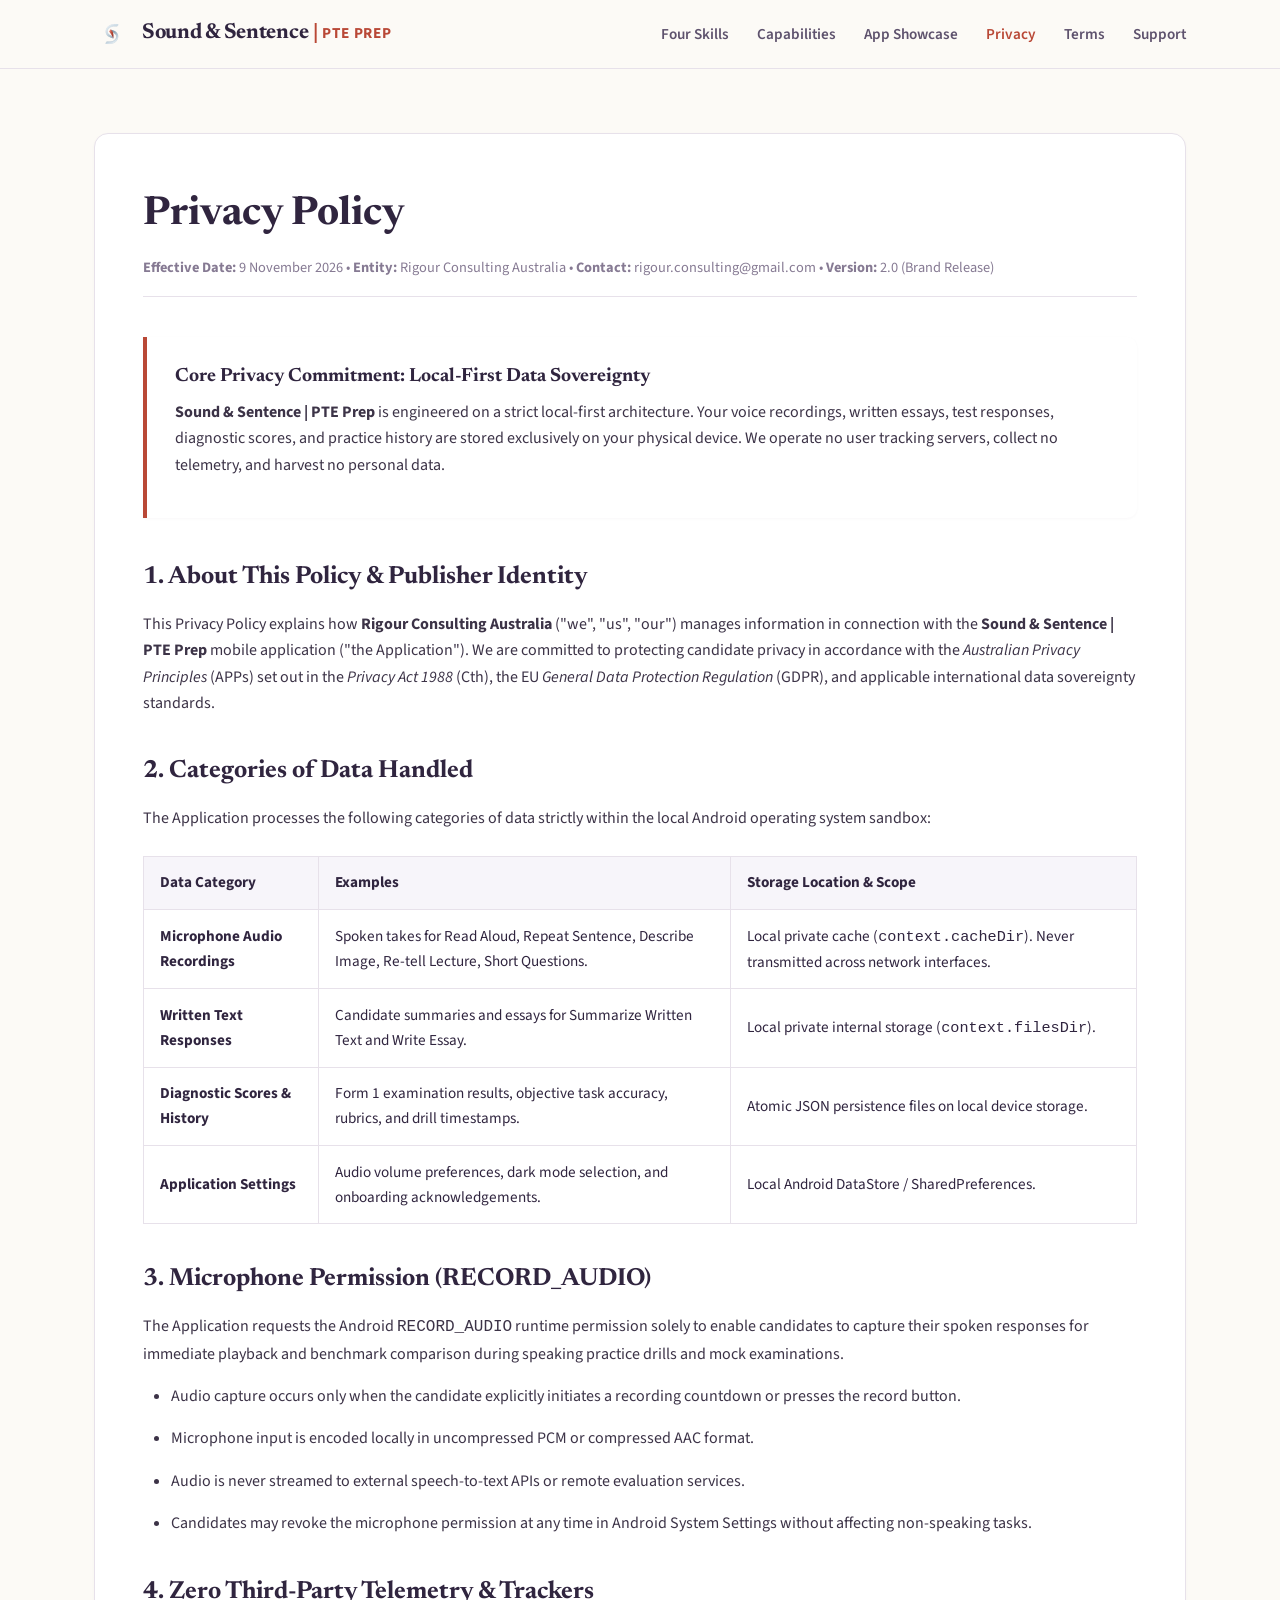
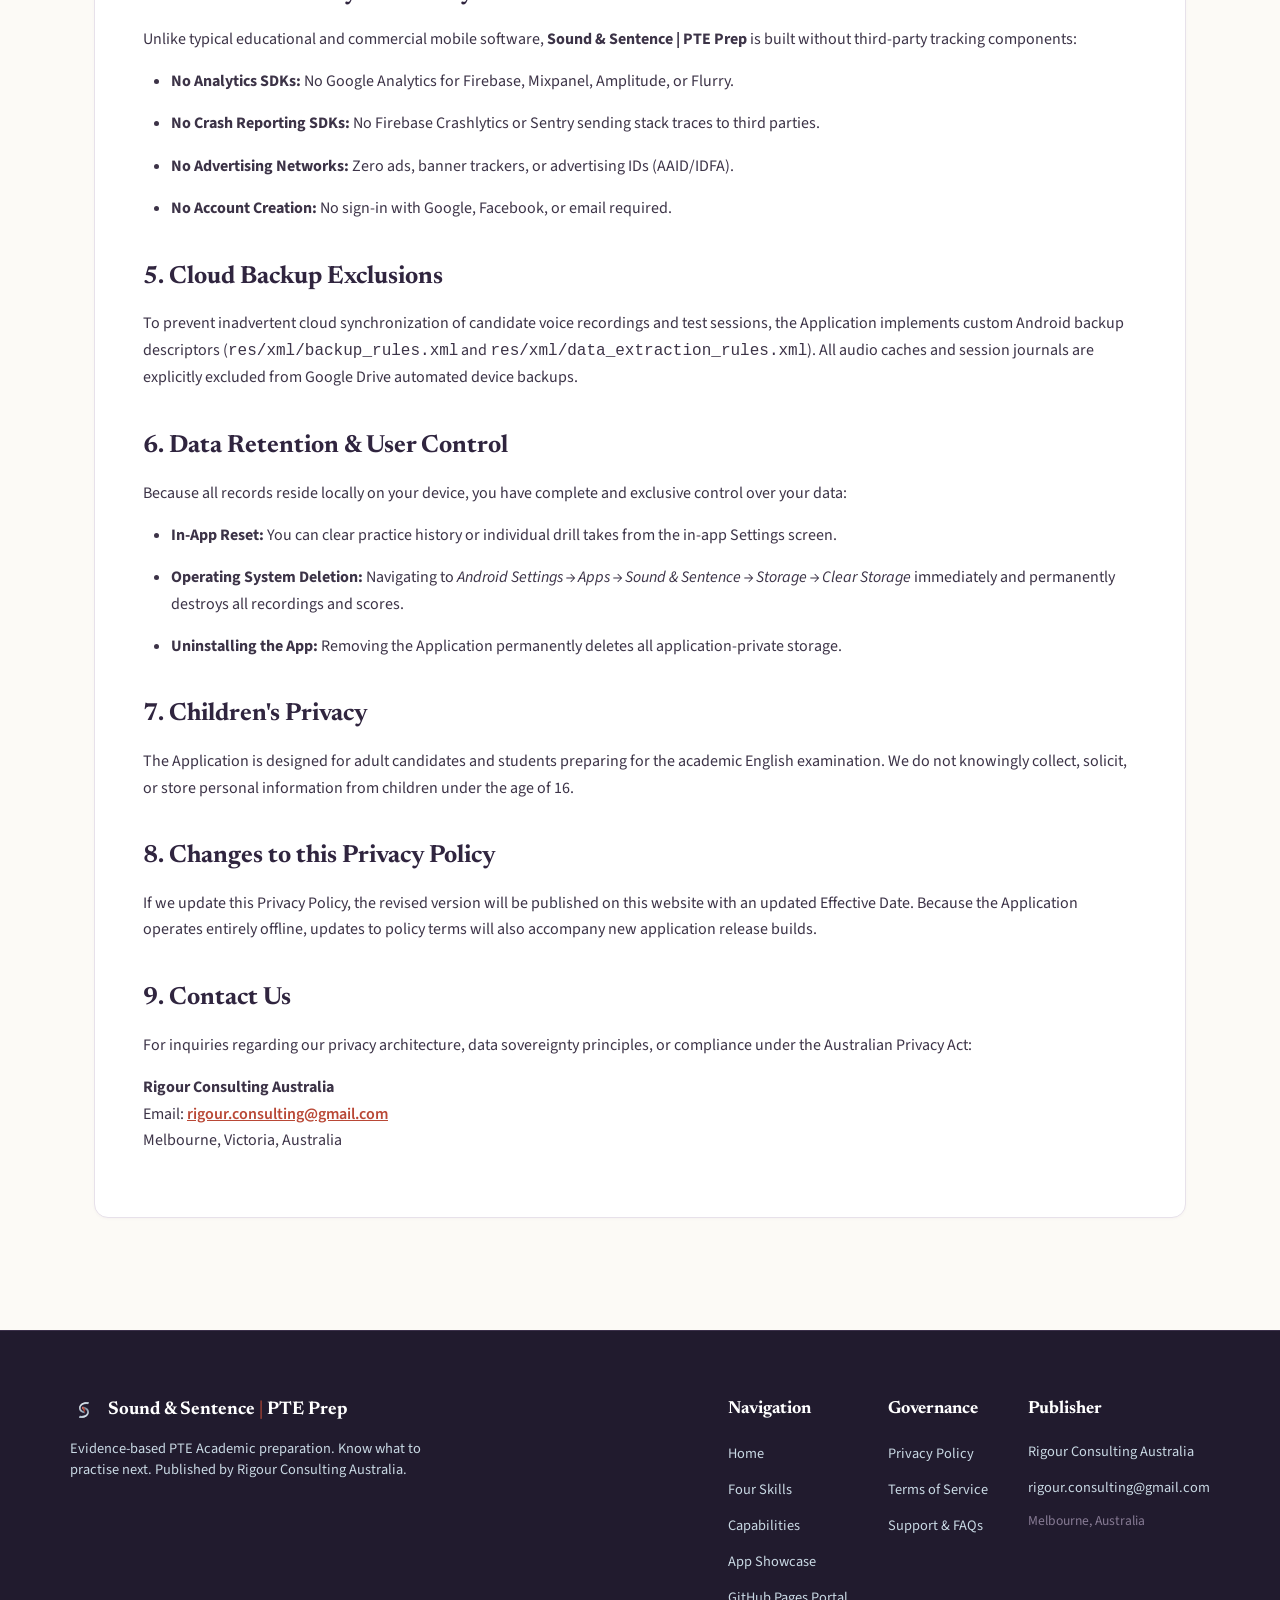
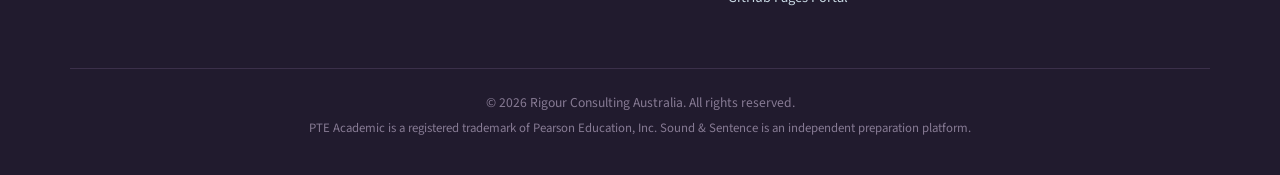
==== privacy.html @ 7c110e30 "Publish Sound & Sentence | PTE Prep public pages for GitHub Pages" ====
<!DOCTYPE html>
<html lang="en">
<head>
  <meta charset="UTF-8">
  <meta name="viewport" content="width=device-width, initial-scale=1.0">
  <title>Privacy Policy — Sound & Sentence | PTE Prep</title>
  <meta name="description" content="Privacy Policy for Sound & Sentence | PTE Prep. 100% offline data sovereignty, zero analytics, zero data harvesting. Published by Rigour Consulting Australia.">
  <meta name="author" content="Rigour Consulting Australia">
  <link rel="canonical" href="https://rigourconsulting.github.io/Sound-Sentence-PTE-Prep/privacy.html">
  <link rel="icon" type="image/svg+xml" href="assets/favicon.svg">
  <link rel="alternate icon" type="image/png" href="assets/favicon-32x32.png">
  
  <meta property="og:type" content="website">
  <meta property="og:title" content="Privacy Policy — Sound & Sentence | PTE Prep">
  <meta property="og:description" content="100% offline data sovereignty. All audio recordings, essay drafts, and diagnostic scores remain strictly on your local device.">
  <meta property="og:url" content="https://rigourconsulting.github.io/Sound-Sentence-PTE-Prep/privacy.html">
  <meta property="og:image" content="assets/og_image.svg">

  <link rel="stylesheet" href="style.css">
</head>
<body>

  <!-- Header & Navigation -->
  <header>
    <div class="nav-container">
      <a href="index.html" class="brand-link" aria-label="Sound & Sentence PTE Prep Home">
        <img src="assets/logo.svg" alt="Sound & Sentence S Emblem" class="brand-emblem" width="36" height="36">
        <div>
          <span class="brand-title">Sound &amp; Sentence</span>
          <span class="brand-sep">|</span>
          <span class="brand-descriptor">PTE PREP</span>
        </div>
      </a>
      <nav>
        <ul>
          <li><a href="index.html#skills" class="nav-link">Four Skills</a></li>
          <li><a href="index.html#capabilities" class="nav-link">Capabilities</a></li>
          <li><a href="index.html#showcase" class="nav-link">App Showcase</a></li>
          <li><a href="privacy.html" class="nav-link active">Privacy</a></li>
          <li><a href="terms.html" class="nav-link">Terms</a></li>
          <li><a href="support.html" class="nav-link">Support</a></li>
        </ul>
      </nav>
    </div>
  </header>

  <main class="container">
    <div class="doc-card">
      <h1>Privacy Policy</h1>
      <div class="doc-meta">
        <strong>Effective Date:</strong> 9 November 2026 &bull; 
        <strong>Entity:</strong> Rigour Consulting Australia &bull; 
        <strong>Contact:</strong> rigour.consulting@gmail.com &bull; 
        <strong>Version:</strong> 2.0 (Brand Release)
      </div>

      <div class="callout">
        <h4>Core Privacy Commitment: Local-First Data Sovereignty</h4>
        <p>
          <strong>Sound &amp; Sentence | PTE Prep</strong> is engineered on a strict local-first architecture. 
          Your voice recordings, written essays, test responses, diagnostic scores, and practice history are stored 
          exclusively on your physical device. We operate no user tracking servers, collect no telemetry, and harvest no personal data.
        </p>
      </div>

      <h2>1. About This Policy &amp; Publisher Identity</h2>
      <p>
        This Privacy Policy explains how <strong>Rigour Consulting Australia</strong> ("we", "us", "our") manages information in connection with the 
        <strong>Sound &amp; Sentence | PTE Prep</strong> mobile application ("the Application"). We are committed to protecting candidate privacy 
        in accordance with the <em>Australian Privacy Principles</em> (APPs) set out in the <em>Privacy Act 1988</em> (Cth), the EU <em>General Data Protection Regulation</em> (GDPR), 
        and applicable international data sovereignty standards.
      </p>

      <h2>2. Categories of Data Handled</h2>
      <p>The Application processes the following categories of data strictly within the local Android operating system sandbox:</p>
      
      <table>
        <thead>
          <tr>
            <th>Data Category</th>
            <th>Examples</th>
            <th>Storage Location &amp; Scope</th>
          </tr>
        </thead>
        <tbody>
          <tr>
            <td><strong>Microphone Audio Recordings</strong></td>
            <td>Spoken takes for Read Aloud, Repeat Sentence, Describe Image, Re-tell Lecture, Short Questions.</td>
            <td>Local private cache (<code>context.cacheDir</code>). Never transmitted across network interfaces.</td>
          </tr>
          <tr>
            <td><strong>Written Text Responses</strong></td>
            <td>Candidate summaries and essays for Summarize Written Text and Write Essay.</td>
            <td>Local private internal storage (<code>context.filesDir</code>).</td>
          </tr>
          <tr>
            <td><strong>Diagnostic Scores &amp; History</strong></td>
            <td>Form 1 examination results, objective task accuracy, rubrics, and drill timestamps.</td>
            <td>Atomic JSON persistence files on local device storage.</td>
          </tr>
          <tr>
            <td><strong>Application Settings</strong></td>
            <td>Audio volume preferences, dark mode selection, and onboarding acknowledgements.</td>
            <td>Local Android DataStore / SharedPreferences.</td>
          </tr>
        </tbody>
      </table>

      <h2>3. Microphone Permission (RECORD_AUDIO)</h2>
      <p>
        The Application requests the Android <code>RECORD_AUDIO</code> runtime permission solely to enable candidates to capture their 
        spoken responses for immediate playback and benchmark comparison during speaking practice drills and mock examinations.
      </p>
      <ul>
        <li>Audio capture occurs only when the candidate explicitly initiates a recording countdown or presses the record button.</li>
        <li>Microphone input is encoded locally in uncompressed PCM or compressed AAC format.</li>
        <li>Audio is never streamed to external speech-to-text APIs or remote evaluation services.</li>
        <li>Candidates may revoke the microphone permission at any time in Android System Settings without affecting non-speaking tasks.</li>
      </ul>

      <h2>4. Zero Third-Party Telemetry &amp; Trackers</h2>
      <p>
        Unlike typical educational and commercial mobile software, <strong>Sound &amp; Sentence | PTE Prep</strong> is built without third-party tracking components:
      </p>
      <ul>
        <li><strong>No Analytics SDKs:</strong> No Google Analytics for Firebase, Mixpanel, Amplitude, or Flurry.</li>
        <li><strong>No Crash Reporting SDKs:</strong> No Firebase Crashlytics or Sentry sending stack traces to third parties.</li>
        <li><strong>No Advertising Networks:</strong> Zero ads, banner trackers, or advertising IDs (AAID/IDFA).</li>
        <li><strong>No Account Creation:</strong> No sign-in with Google, Facebook, or email required.</li>
      </ul>

      <h2>5. Cloud Backup Exclusions</h2>
      <p>
        To prevent inadvertent cloud synchronization of candidate voice recordings and test sessions, 
        the Application implements custom Android backup descriptors (<code>res/xml/backup_rules.xml</code> and <code>res/xml/data_extraction_rules.xml</code>). 
        All audio caches and session journals are explicitly excluded from Google Drive automated device backups.
      </p>

      <h2>6. Data Retention &amp; User Control</h2>
      <p>
        Because all records reside locally on your device, you have complete and exclusive control over your data:
      </p>
      <ul>
        <li><strong>In-App Reset:</strong> You can clear practice history or individual drill takes from the in-app Settings screen.</li>
        <li><strong>Operating System Deletion:</strong> Navigating to <em>Android Settings &rarr; Apps &rarr; Sound &amp; Sentence &rarr; Storage &rarr; Clear Storage</em> immediately and permanently destroys all recordings and scores.</li>
        <li><strong>Uninstalling the App:</strong> Removing the Application permanently deletes all application-private storage.</li>
      </ul>

      <h2>7. Children's Privacy</h2>
      <p>
        The Application is designed for adult candidates and students preparing for the academic English examination. We do not knowingly collect, 
        solicit, or store personal information from children under the age of 16.
      </p>

      <h2>8. Changes to this Privacy Policy</h2>
      <p>
        If we update this Privacy Policy, the revised version will be published on this website with an updated Effective Date. 
        Because the Application operates entirely offline, updates to policy terms will also accompany new application release builds.
      </p>

      <h2>9. Contact Us</h2>
      <p>
        For inquiries regarding our privacy architecture, data sovereignty principles, or compliance under the Australian Privacy Act:
      </p>
      <p>
        <strong>Rigour Consulting Australia</strong><br>
        Email: <a href="mailto:rigour.consulting@gmail.com" style="color: var(--coral); font-weight: 600;">rigour.consulting@gmail.com</a><br>
        Melbourne, Victoria, Australia
      </p>
    </div>
  </main>

  <!-- Footer -->
  <footer>
    <div class="footer-inner">
      <div class="footer-col" style="flex: 2; min-width: 260px;">
        <div style="display: flex; align-items: center; gap: 0.6rem; margin-bottom: 0.75rem;">
          <img src="assets/logo.svg" alt="Sound & Sentence Logo" width="28" height="28">
          <span style="font-family: var(--font-serif); font-weight: 700; color: #FFFFFF; font-size: 1.15rem;">
            Sound &amp; Sentence <span style="color: var(--coral);">|</span> PTE Prep
          </span>
        </div>
        <p style="font-size: 0.9rem; color: #C9D9E4; max-width: 380px; line-height: 1.5;">
          Evidence-based PTE Academic preparation. Know what to practise next. 
          Published by Rigour Consulting Australia.
        </p>
      </div>

      <div class="footer-col">
        <h4>Navigation</h4>
        <ul>
          <li><a href="index.html">Home</a></li>
          <li><a href="index.html#skills">Four Skills</a></li>
          <li><a href="index.html#capabilities">Capabilities</a></li>
          <li><a href="index.html#showcase">App Showcase</a></li>
          <li><a href="https://rigourconsulting.github.io/Sound-Sentence-PTE-Prep/">GitHub Pages Portal</a></li>
        </ul>
      </div>

      <div class="footer-col">
        <h4>Governance</h4>
        <ul>
          <li><a href="privacy.html">Privacy Policy</a></li>
          <li><a href="terms.html">Terms of Service</a></li>
          <li><a href="support.html">Support &amp; FAQs</a></li>
        </ul>
      </div>

      <div class="footer-col">
        <h4>Publisher</h4>
        <ul>
          <li style="color: #C9D9E4; font-size: 0.9rem;">Rigour Consulting Australia</li>
          <li><a href="mailto:rigour.consulting@gmail.com">rigour.consulting@gmail.com</a></li>
          <li style="color: #867A93; font-size: 0.85rem; margin-top: 0.5rem;">Melbourne, Australia</li>
        </ul>
      </div>
    </div>

    <div class="footer-bottom">
      <p>&copy; 2026 Rigour Consulting Australia. All rights reserved.</p>
      <p style="margin-top: 0.35rem; font-size: 0.8rem;">
        PTE Academic is a registered trademark of Pearson Education, Inc. Sound &amp; Sentence is an independent preparation platform.
      </p>
    </div>
  </footer>

</body>
</html>
---- style.css ----
/*
  Sound & Sentence | PTE Prep
  Canonical Web Stylesheet
  Publisher: Rigour Consulting Australia (rigour.consulting@gmail.com)
*/

@import url('https://fonts.googleapis.com/css2?family=Newsreader:ital,opsz,wght@0,6..72,400..700;1,6..72,400..600&family=Source+Sans+3:ital,wght@0,300..700;1,400&display=swap');

:root {
  --aubergine: #30253F;
  --porcelain: #FCFAF6;
  --coral: #B94836;
  --coral-hover: #9E3727;
  --blue-glass: #C9D9E4;
  --lilac: #E7E1EA;
  --gold: #F2C67D;
  --night-aubergine: #211B2E;
  --raised-aubergine: #3B304A;
  --light-coral: #F08D7A;

  --text-primary: #30253F;
  --text-secondary: #5E526D;
  --text-muted: #867A93;
  --border: #E7E1EA;
  --bg-card: #FFFFFF;

  --skill-speaking-bg: #FDF0ED;
  --skill-speaking-accent: #B94836;
  --skill-writing-bg: #F0F5F8;
  --skill-writing-accent: #4B6B82;
  --skill-reading-bg: #F5F2F7;
  --skill-reading-accent: #6A5A7A;
  --skill-listening-bg: #FCF7EB;
  --skill-listening-accent: #8C6E2D;

  --font-serif: 'Newsreader', Georgia, 'Times New Roman', serif;
  --font-sans: 'Source Sans 3', -apple-system, BlinkMacSystemFont, 'Segoe UI', Roboto, sans-serif;
  --max-w: 1140px;
}

* {
  box-sizing: border-box;
  margin: 0;
  padding: 0;
}

body {
  font-family: var(--font-sans);
  color: var(--text-primary);
  background-color: var(--porcelain);
  line-height: 1.65;
  -webkit-font-smoothing: antialiased;
}

/* Header & Nav */
header {
  background: var(--porcelain);
  border-bottom: 1px solid var(--border);
  position: sticky;
  top: 0;
  z-index: 100;
  backdrop-filter: blur(8px);
}

.nav-container {
  max-width: var(--max-w);
  margin: 0 auto;
  display: flex;
  justify-content: space-between;
  align-items: center;
  padding: 1rem 1.5rem;
}

.brand-link {
  display: flex;
  align-items: center;
  gap: 0.75rem;
  text-decoration: none;
  color: var(--aubergine);
}

.brand-emblem {
  width: 36px;
  height: 36px;
  display: block;
}

.brand-title {
  font-family: var(--font-serif);
  font-weight: 700;
  font-size: 1.35rem;
  letter-spacing: -0.3px;
  color: var(--aubergine);
}

.brand-sep {
  color: var(--coral);
  font-weight: 700;
  font-size: 1.25rem;
  margin: 0 0.1rem;
}

.brand-descriptor {
  font-family: var(--font-sans);
  font-weight: 700;
  font-size: 0.95rem;
  color: var(--coral);
  letter-spacing: 0.8px;
}

nav ul {
  display: flex;
  list-style: none;
  gap: 1.75rem;
  align-items: center;
}

nav a {
  text-decoration: none;
  color: var(--text-secondary);
  font-weight: 600;
  font-size: 0.95rem;
  transition: color 0.15s ease;
}

nav a:hover, nav a.active {
  color: var(--coral);
}

/* Hero Section */
.hero {
  padding: 5rem 1.5rem 4rem 1.5rem;
  background: linear-gradient(180deg, var(--porcelain) 0%, #F5F1FA 100%);
  border-bottom: 1px solid var(--border);
  text-align: center;
}

.hero-inner {
  max-width: 860px;
  margin: 0 auto;
}

.hero-pill {
  display: inline-flex;
  align-items: center;
  gap: 0.5rem;
  background: var(--skill-speaking-bg);
  border: 1px solid #EACEC8;
  color: var(--coral);
  font-size: 0.85rem;
  font-weight: 700;
  letter-spacing: 0.6px;
  padding: 0.35rem 1rem;
  border-radius: 9999px;
  margin-bottom: 1.5rem;
  text-transform: uppercase;
}

.hero h1 {
  font-family: var(--font-serif);
  font-size: 3.25rem;
  font-weight: 700;
  color: var(--aubergine);
  line-height: 1.15;
  letter-spacing: -0.8px;
  margin-bottom: 1.25rem;
}

.hero-tagline {
  font-family: var(--font-serif);
  font-size: 1.85rem;
  font-style: italic;
  font-weight: 500;
  color: var(--coral);
  margin-bottom: 1.25rem;
}

.hero-copy {
  font-size: 1.2rem;
  color: var(--text-secondary);
  margin-bottom: 2rem;
  line-height: 1.6;
}

.hero-badges {
  display: flex;
  justify-content: center;
  gap: 0.75rem;
  flex-wrap: wrap;
  margin-top: 1rem;
}

.badge {
  background: #FFFFFF;
  border: 1px solid var(--border);
  color: var(--aubergine);
  padding: 0.4rem 1rem;
  border-radius: 8px;
  font-size: 0.85rem;
  font-weight: 600;
  box-shadow: 0 1px 2px rgba(48,37,63,0.04);
}

/* Container */
.container {
  max-width: var(--max-w);
  margin: 0 auto;
  padding: 4rem 1.5rem;
}

.section-head {
  text-align: center;
  max-width: 760px;
  margin: 0 auto 3rem auto;
}

.section-head h2 {
  font-family: var(--font-serif);
  font-size: 2.35rem;
  color: var(--aubergine);
  letter-spacing: -0.4px;
  margin-bottom: 0.75rem;
}

.section-head p {
  color: var(--text-secondary);
  font-size: 1.1rem;
}

/* Four Skills Section */
.skills-grid {
  display: grid;
  grid-template-columns: repeat(auto-fit, minmax(260px, 1fr));
  gap: 1.5rem;
  margin-bottom: 4rem;
}

.skill-card {
  border-radius: 14px;
  padding: 2rem 1.5rem;
  transition: transform 0.2s, box-shadow 0.2s;
  border: 1px solid transparent;
}

.skill-card:hover {
  transform: translateY(-3px);
  box-shadow: 0 8px 16px rgba(48,37,63,0.06);
}

.skill-card.speaking {
  background: var(--skill-speaking-bg);
  border-color: #F0CFC8;
}
.skill-card.writing {
  background: var(--skill-writing-bg);
  border-color: #CAD6DE;
}
.skill-card.reading {
  background: var(--skill-reading-bg);
  border-color: #D8D0DE;
}
.skill-card.listening {
  background: var(--skill-listening-bg);
  border-color: #E8DBB8;
}

.skill-icon {
  width: 44px;
  height: 44px;
  border-radius: 10px;
  display: flex;
  align-items: center;
  justify-content: center;
  font-size: 1.3rem;
  font-weight: bold;
  margin-bottom: 1.25rem;
}

.skill-card.speaking .skill-icon { background: var(--coral); color: #fff; }
.skill-card.writing .skill-icon { background: var(--skill-writing-accent); color: #fff; }
.skill-card.reading .skill-icon { background: var(--skill-reading-accent); color: #fff; }
.skill-card.listening .skill-icon { background: var(--skill-listening-accent); color: #fff; }

.skill-card h3 {
  font-family: var(--font-serif);
  font-size: 1.45rem;
  margin-bottom: 0.5rem;
}

.skill-card.speaking h3 { color: var(--coral); }
.skill-card.writing h3 { color: var(--skill-writing-accent); }
.skill-card.reading h3 { color: var(--skill-reading-accent); }
.skill-card.listening h3 { color: var(--skill-listening-accent); }

.skill-card p {
  font-size: 0.95rem;
  color: var(--text-secondary);
  line-height: 1.55;
}

/* Feature Grid */
.features-grid {
  display: grid;
  grid-template-columns: repeat(auto-fit, minmax(320px, 1fr));
  gap: 2rem;
  margin: 3rem 0;
}

.feature-box {
  background: #FFFFFF;
  border: 1px solid var(--border);
  border-radius: 12px;
  padding: 2rem;
  box-shadow: 0 1px 3px rgba(48,37,63,0.03);
}

.feature-box h3 {
  font-family: var(--font-serif);
  font-size: 1.35rem;
  color: var(--aubergine);
  margin-bottom: 0.75rem;
}

.feature-box p {
  color: var(--text-secondary);
  font-size: 0.95rem;
  line-height: 1.6;
}

/* App Showcase */
.showcase-section {
  background: var(--night-aubergine);
  color: var(--porcelain);
  padding: 5rem 1.5rem;
  border-top: 1px solid var(--border);
  border-bottom: 1px solid var(--border);
}

.showcase-inner {
  max-width: var(--max-w);
  margin: 0 auto;
}

.showcase-grid {
  display: grid;
  grid-template-columns: 1fr 1fr;
  gap: 3rem;
  align-items: center;
}

.showcase-text h2 {
  font-family: var(--font-serif);
  font-size: 2.4rem;
  color: #FFFFFF;
  line-height: 1.2;
  margin-bottom: 1rem;
}

.showcase-text p {
  color: #C9D9E4;
  font-size: 1.05rem;
  line-height: 1.65;
  margin-bottom: 1.5rem;
}

.showcase-screens {
  display: flex;
  gap: 1.5rem;
  justify-content: center;
}

.phone-frame {
  width: 240px;
  border-radius: 20px;
  overflow: hidden;
  box-shadow: 0 20px 35px rgba(0,0,0,0.4);
  border: 4px solid var(--raised-aubergine);
}

.phone-frame img {
  width: 100%;
  height: auto;
  display: block;
}

/* Callout Box */
.callout {
  background: #FFFFFF;
  border-left: 4px solid var(--coral);
  padding: 1.5rem 1.75rem;
  border-radius: 0 10px 10px 0;
  margin: 2.5rem 0;
  box-shadow: 0 1px 3px rgba(48,37,63,0.03);
}

.callout h4 {
  font-family: var(--font-serif);
  font-size: 1.2rem;
  color: var(--aubergine);
  margin-bottom: 0.4rem;
}

.callout p {
  color: var(--text-secondary);
  font-size: 0.95rem;
}

/* Policy & Docs Pages */
.doc-card {
  background: #FFFFFF;
  border: 1px solid var(--border);
  border-radius: 14px;
  padding: 3rem;
  margin-bottom: 3rem;
  box-shadow: 0 1px 3px rgba(48,37,63,0.03);
}

.doc-card h1 {
  font-family: var(--font-serif);
  font-size: 2.5rem;
  color: var(--aubergine);
  margin-bottom: 0.5rem;
}

.doc-meta {
  color: var(--text-muted);
  font-size: 0.9rem;
  margin-bottom: 2rem;
  padding-bottom: 1rem;
  border-bottom: 1px solid var(--border);
}

.doc-card h2 {
  font-family: var(--font-serif);
  font-size: 1.55rem;
  color: var(--aubergine);
  margin: 2.25rem 0 0.75rem 0;
}

.doc-card h3 {
  font-size: 1.15rem;
  color: var(--aubergine);
  margin: 1.25rem 0 0.5rem 0;
}

.doc-card p, .doc-card li {
  color: #3C3347;
  font-size: 1rem;
  line-height: 1.65;
  margin-bottom: 1rem;
}

.doc-card ul, .doc-card ol {
  padding-left: 1.75rem;
  margin-bottom: 1.25rem;
}

/* Tables */
table {
  width: 100%;
  border-collapse: collapse;
  margin: 1.5rem 0;
}

th, td {
  padding: 0.85rem 1rem;
  border: 1px solid var(--border);
  text-align: left;
  font-size: 0.95rem;
}

th {
  background: #F7F5FA;
  color: var(--aubergine);
  font-weight: 700;
}

/* Contact Card */
.contact-banner {
  background: var(--aubergine);
  color: #FFFFFF;
  padding: 3rem 2rem;
  border-radius: 14px;
  text-align: center;
  margin: 3rem 0;
}

.contact-banner h2 {
  font-family: var(--font-serif);
  font-size: 2rem;
  color: #FFFFFF;
  margin-bottom: 0.75rem;
}

.contact-banner p {
  color: var(--blue-glass);
  font-size: 1.1rem;
  margin-bottom: 1.75rem;
}

.btn-coral {
  display: inline-block;
  background: var(--coral);
  color: #FFFFFF;
  padding: 0.85rem 2rem;
  border-radius: 8px;
  font-weight: 700;
  text-decoration: none;
  transition: background 0.15s ease;
}

.btn-coral:hover {
  background: var(--coral-hover);
}

/* Footer */
footer {
  background: var(--night-aubergine);
  color: #9C8EA6;
  padding: 4rem 1.5rem 2.5rem 1.5rem;
  border-top: 1px solid var(--raised-aubergine);
}

.footer-inner {
  max-width: var(--max-w);
  margin: 0 auto;
  display: flex;
  justify-content: space-between;
  flex-wrap: wrap;
  gap: 2.5rem;
}

.footer-col h4 {
  color: #FFFFFF;
  font-family: var(--font-serif);
  font-size: 1.1rem;
  margin-bottom: 1rem;
}

.footer-col ul {
  list-style: none;
}

.footer-col li {
  margin-bottom: 0.6rem;
}

.footer-col a {
  color: #C9D9E4;
  text-decoration: none;
  font-size: 0.9rem;
  transition: color 0.15s ease;
}

.footer-col a:hover {
  color: var(--light-coral);
}

.footer-bottom {
  max-width: var(--max-w);
  margin: 3rem auto 0 auto;
  padding-top: 1.5rem;
  border-top: 1px solid var(--raised-aubergine);
  text-align: center;
  font-size: 0.85rem;
  color: #867A93;
  line-height: 1.5;
}

@media (max-width: 860px) {
  .hero h1 { font-size: 2.35rem; }
  .showcase-grid { grid-template-columns: 1fr; text-align: center; }
  .showcase-screens { justify-content: center; }
  .doc-card { padding: 1.75rem; }
  .nav-container { flex-direction: column; gap: 1rem; }
}
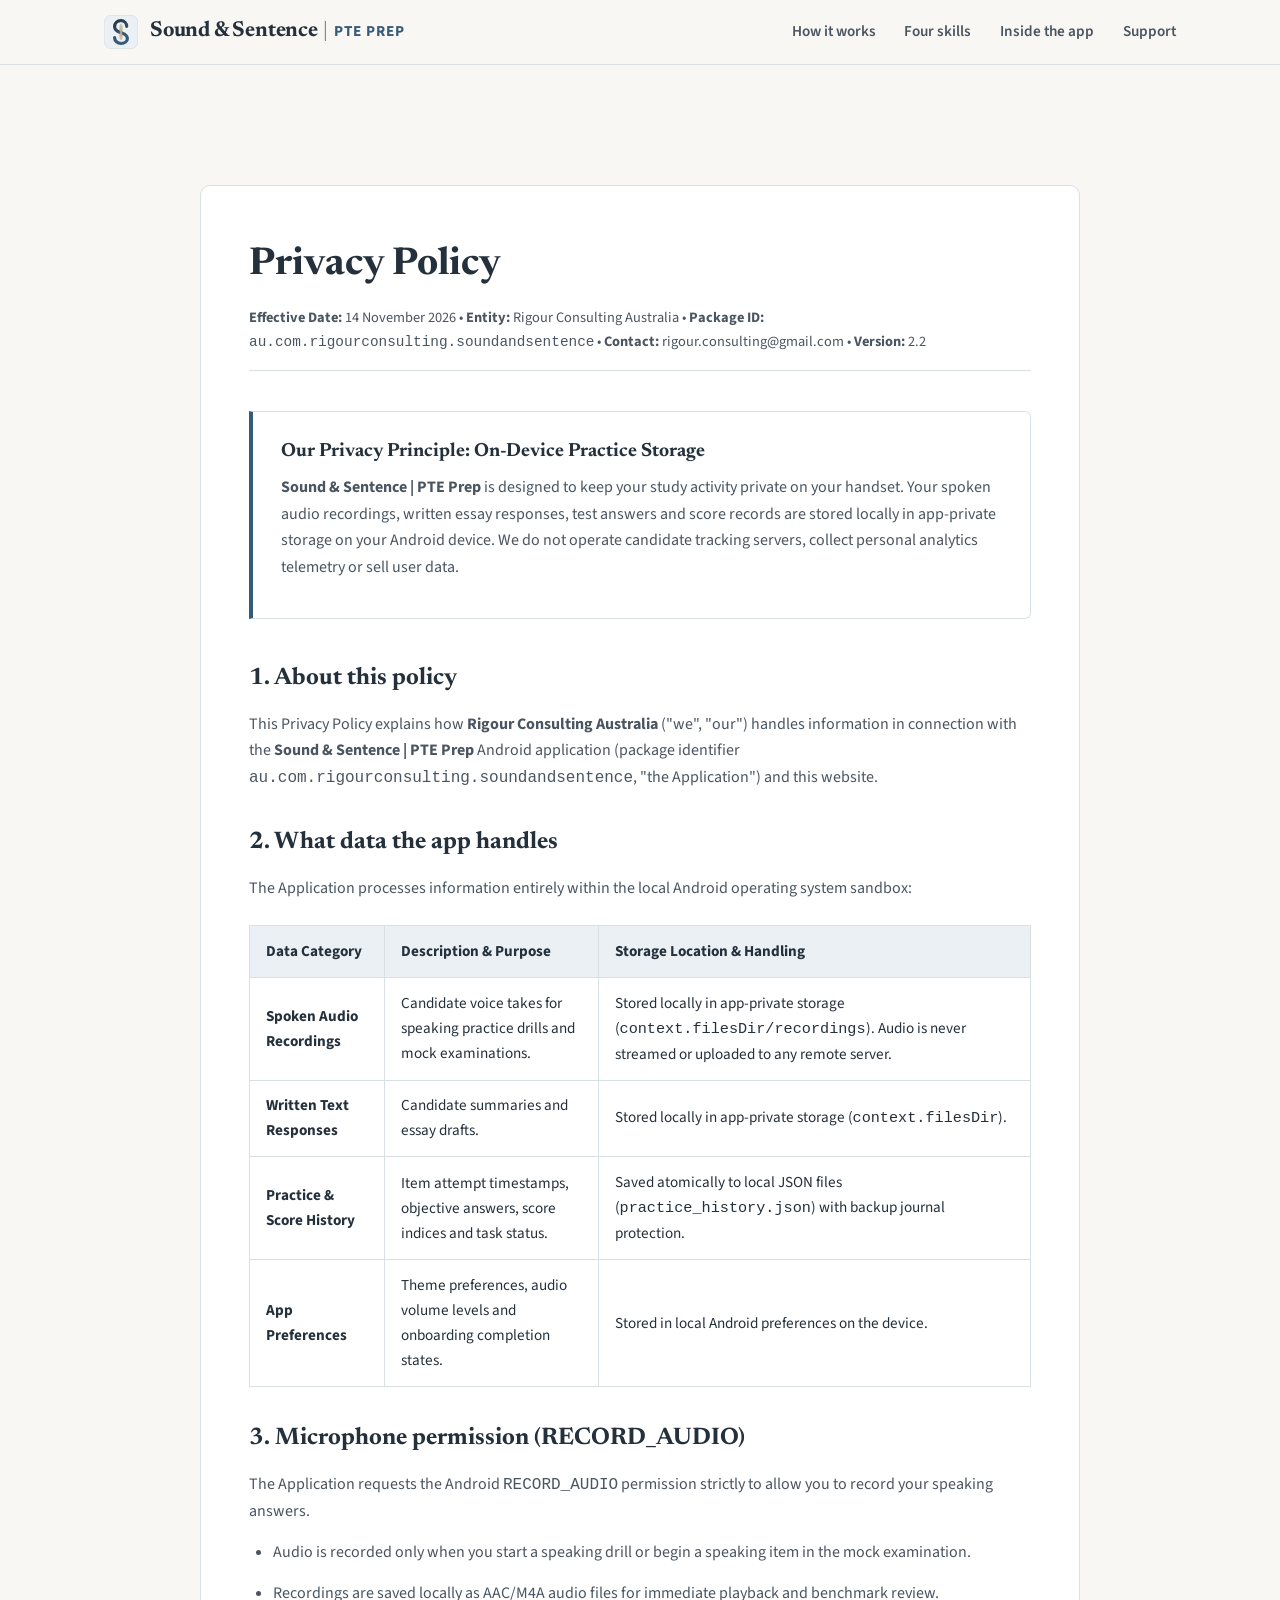
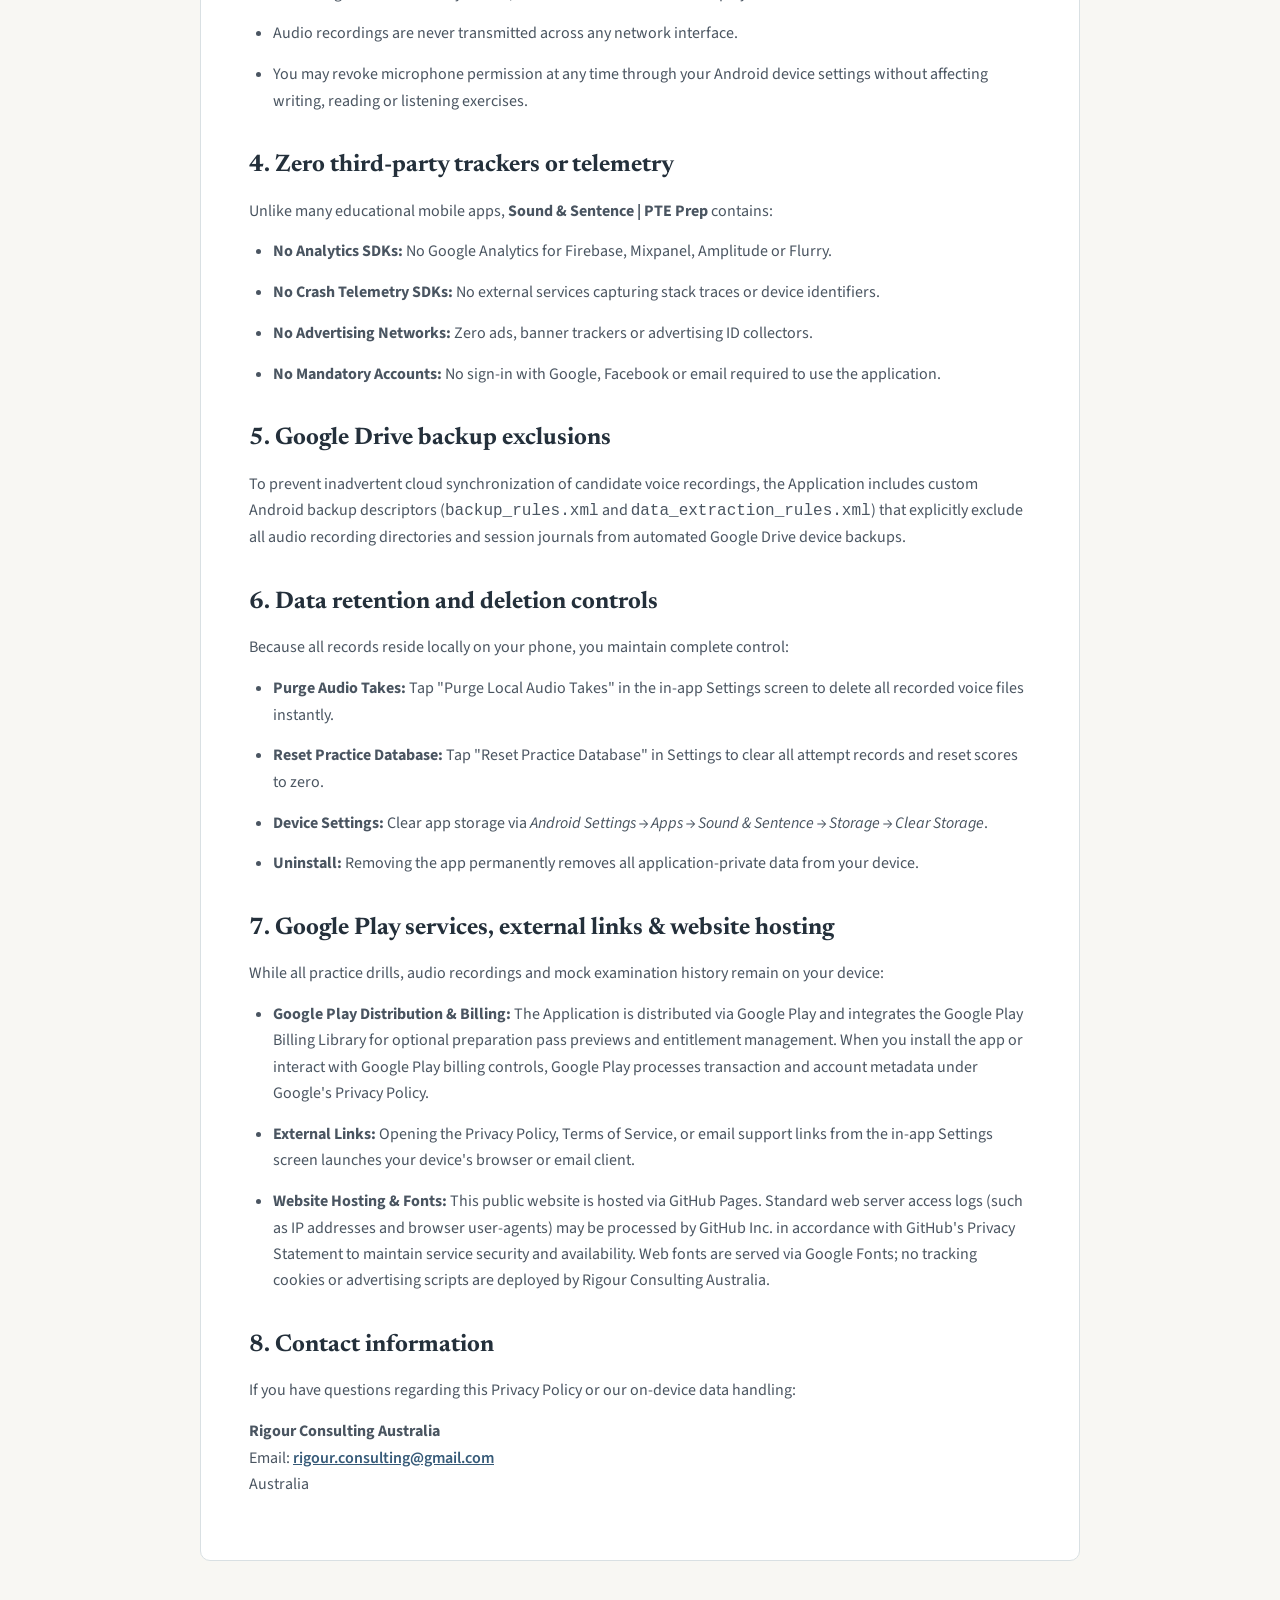
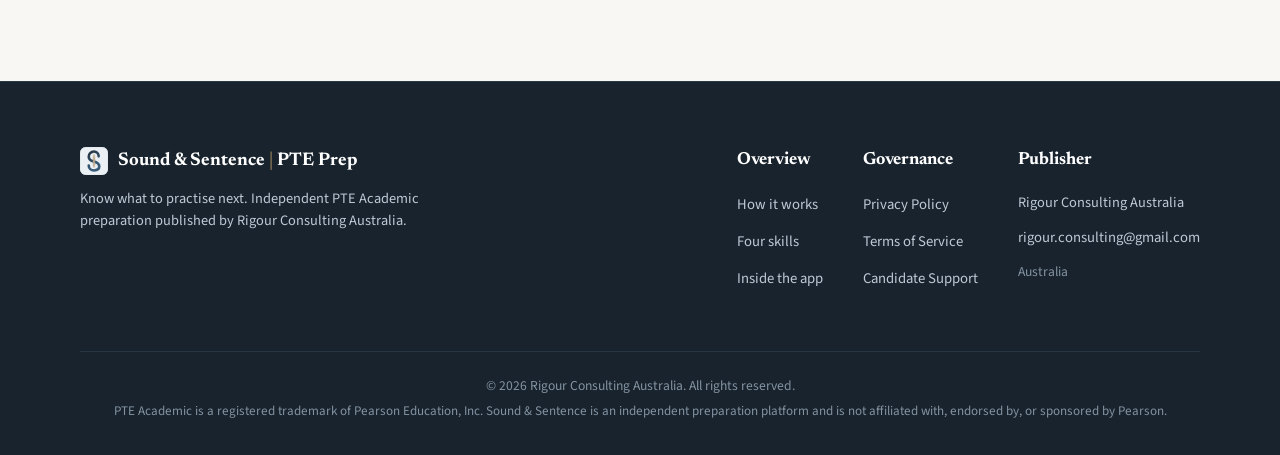
==== commit df137ddc: "Update public pages, privacy policy v2.2, 20+2 task description, and publisher particulars" ====
--- a/privacy.html
+++ b/privacy.html
@@ -3,18 +3,45 @@
 <head>
   <meta charset="UTF-8">
   <meta name="viewport" content="width=device-width, initial-scale=1.0">
-  <title>Privacy Policy — Sound & Sentence | PTE Prep</title>
-  <meta name="description" content="Privacy Policy for Sound & Sentence | PTE Prep. 100% offline data sovereignty, zero analytics, zero data harvesting. Published by Rigour Consulting Australia.">
+  <title>Privacy Policy &mdash; Sound &amp; Sentence | PTE Prep</title>
+  <meta name="description" content="Privacy Policy for Sound &amp; Sentence | PTE Prep (au.com.rigourconsulting.soundandsentence). Local on-device practice storage and learner data controls. Published by Rigour Consulting Australia.">
   <meta name="author" content="Rigour Consulting Australia">
   <link rel="canonical" href="https://rigourconsulting.github.io/Sound-Sentence-PTE-Prep/privacy.html">
   <link rel="icon" type="image/svg+xml" href="assets/favicon.svg">
-  <link rel="alternate icon" type="image/png" href="assets/favicon-32x32.png">
   
-  <meta property="og:type" content="website">
-  <meta property="og:title" content="Privacy Policy — Sound & Sentence | PTE Prep">
-  <meta property="og:description" content="100% offline data sovereignty. All audio recordings, essay drafts, and diagnostic scores remain strictly on your local device.">
+  <meta property="og:type" content="article">
+  <meta property="og:title" content="Privacy Policy &mdash; Sound &amp; Sentence | PTE Prep">
+  <meta property="og:description" content="On-device practice storage. Your voice recordings, essay drafts and practice scores are stored on your local device.">
   <meta property="og:url" content="https://rigourconsulting.github.io/Sound-Sentence-PTE-Prep/privacy.html">
-  <meta property="og:image" content="assets/og_image.svg">
+  <meta property="og:image" content="https://rigourconsulting.github.io/Sound-Sentence-PTE-Prep/assets/og_image.png">
+  <meta property="og:image:width" content="1200">
+  <meta property="og:image:height" content="630">
+  <meta name="twitter:card" content="summary_large_image">
+  <meta name="twitter:title" content="Privacy Policy &mdash; Sound &amp; Sentence | PTE Prep">
+  <meta name="twitter:description" content="On-device practice storage. Your voice recordings, essay drafts and practice scores are stored on your local device.">
+  <meta name="twitter:image" content="https://rigourconsulting.github.io/Sound-Sentence-PTE-Prep/assets/og_image.png">
+
+  <!-- BreadcrumbList Structured Data -->
+  <script type="application/ld+json">
+  {
+    "@context": "https://schema.org",
+    "@type": "BreadcrumbList",
+    "itemListElement": [
+      {
+        "@type": "ListItem",
+        "position": 1,
+        "name": "Home",
+        "item": "https://rigourconsulting.github.io/Sound-Sentence-PTE-Prep/"
+      },
+      {
+        "@type": "ListItem",
+        "position": 2,
+        "name": "Privacy Policy",
+        "item": "https://rigourconsulting.github.io/Sound-Sentence-PTE-Prep/privacy.html"
+      }
+    ]
+  }
+  </script>
 
   <link rel="stylesheet" href="style.css">
 </head>
@@ -23,151 +50,147 @@
   <!-- Header & Navigation -->
   <header>
     <div class="nav-container">
-      <a href="index.html" class="brand-link" aria-label="Sound & Sentence PTE Prep Home">
-        <img src="assets/logo.svg" alt="Sound & Sentence S Emblem" class="brand-emblem" width="36" height="36">
+      <a href="index.html" class="brand-link" aria-label="Sound &amp; Sentence Home">
+        <img src="assets/logo.svg" alt="Sound &amp; Sentence Emblem" class="brand-emblem" width="34" height="34">
         <div>
-          <span class="brand-title">Sound &amp; Sentence</span>
-          <span class="brand-sep">|</span>
+          <span class="brand-name">Sound &amp; Sentence</span>
+          <span class="brand-divider">|</span>
           <span class="brand-descriptor">PTE PREP</span>
         </div>
       </a>
+      <button class="mobile-toggle" aria-label="Toggle navigation menu" onclick="document.querySelector('nav ul').classList.toggle('open')">&#9776;</button>
       <nav>
         <ul>
-          <li><a href="index.html#skills" class="nav-link">Four Skills</a></li>
-          <li><a href="index.html#capabilities" class="nav-link">Capabilities</a></li>
-          <li><a href="index.html#showcase" class="nav-link">App Showcase</a></li>
-          <li><a href="privacy.html" class="nav-link active">Privacy</a></li>
-          <li><a href="terms.html" class="nav-link">Terms</a></li>
-          <li><a href="support.html" class="nav-link">Support</a></li>
+          <li><a href="index.html#how-it-works">How it works</a></li>
+          <li><a href="index.html#four-skills">Four skills</a></li>
+          <li><a href="index.html#inside-the-app">Inside the app</a></li>
+          <li><a href="support.html">Support</a></li>
         </ul>
       </nav>
     </div>
   </header>
 
   <main class="container">
-    <div class="doc-card">
+    <article class="doc-card">
       <h1>Privacy Policy</h1>
       <div class="doc-meta">
-        <strong>Effective Date:</strong> 9 November 2026 &bull; 
+        <strong>Effective Date:</strong> 14 November 2026 &bull; 
         <strong>Entity:</strong> Rigour Consulting Australia &bull; 
+        <strong>Package ID:</strong> <code>au.com.rigourconsulting.soundandsentence</code> &bull; 
         <strong>Contact:</strong> rigour.consulting@gmail.com &bull; 
-        <strong>Version:</strong> 2.0 (Brand Release)
+        <strong>Version:</strong> 2.2
       </div>
 
       <div class="callout">
-        <h4>Core Privacy Commitment: Local-First Data Sovereignty</h4>
+        <h4>Our Privacy Principle: On-Device Practice Storage</h4>
         <p>
-          <strong>Sound &amp; Sentence | PTE Prep</strong> is engineered on a strict local-first architecture. 
-          Your voice recordings, written essays, test responses, diagnostic scores, and practice history are stored 
-          exclusively on your physical device. We operate no user tracking servers, collect no telemetry, and harvest no personal data.
+          <strong>Sound &amp; Sentence | PTE Prep</strong> is designed to keep your study activity private on your handset. 
+          Your spoken audio recordings, written essay responses, test answers and score records are stored locally in app-private storage on your Android device. 
+          We do not operate candidate tracking servers, collect personal analytics telemetry or sell user data.
         </p>
       </div>
 
-      <h2>1. About This Policy &amp; Publisher Identity</h2>
-      <p>
-        This Privacy Policy explains how <strong>Rigour Consulting Australia</strong> ("we", "us", "our") manages information in connection with the 
-        <strong>Sound &amp; Sentence | PTE Prep</strong> mobile application ("the Application"). We are committed to protecting candidate privacy 
-        in accordance with the <em>Australian Privacy Principles</em> (APPs) set out in the <em>Privacy Act 1988</em> (Cth), the EU <em>General Data Protection Regulation</em> (GDPR), 
-        and applicable international data sovereignty standards.
-      </p>
-
-      <h2>2. Categories of Data Handled</h2>
-      <p>The Application processes the following categories of data strictly within the local Android operating system sandbox:</p>
+      <h2>1. About this policy</h2>
+      <p>
+        This Privacy Policy explains how <strong>Rigour Consulting Australia</strong> ("we", "our") handles information in connection with the 
+        <strong>Sound &amp; Sentence | PTE Prep</strong> Android application (package identifier <code>au.com.rigourconsulting.soundandsentence</code>, "the Application") and this website.
+      </p>
+
+      <h2>2. What data the app handles</h2>
+      <p>The Application processes information entirely within the local Android operating system sandbox:</p>
       
       <table>
         <thead>
           <tr>
             <th>Data Category</th>
-            <th>Examples</th>
-            <th>Storage Location &amp; Scope</th>
+            <th>Description &amp; Purpose</th>
+            <th>Storage Location &amp; Handling</th>
           </tr>
         </thead>
         <tbody>
           <tr>
-            <td><strong>Microphone Audio Recordings</strong></td>
-            <td>Spoken takes for Read Aloud, Repeat Sentence, Describe Image, Re-tell Lecture, Short Questions.</td>
-            <td>Local private cache (<code>context.cacheDir</code>). Never transmitted across network interfaces.</td>
+            <td><strong>Spoken Audio Recordings</strong></td>
+            <td>Candidate voice takes for speaking practice drills and mock examinations.</td>
+            <td>Stored locally in app-private storage (<code>context.filesDir/recordings</code>). Audio is never streamed or uploaded to any remote server.</td>
           </tr>
           <tr>
             <td><strong>Written Text Responses</strong></td>
-            <td>Candidate summaries and essays for Summarize Written Text and Write Essay.</td>
-            <td>Local private internal storage (<code>context.filesDir</code>).</td>
-          </tr>
-          <tr>
-            <td><strong>Diagnostic Scores &amp; History</strong></td>
-            <td>Form 1 examination results, objective task accuracy, rubrics, and drill timestamps.</td>
-            <td>Atomic JSON persistence files on local device storage.</td>
-          </tr>
-          <tr>
-            <td><strong>Application Settings</strong></td>
-            <td>Audio volume preferences, dark mode selection, and onboarding acknowledgements.</td>
-            <td>Local Android DataStore / SharedPreferences.</td>
+            <td>Candidate summaries and essay drafts.</td>
+            <td>Stored locally in app-private storage (<code>context.filesDir</code>).</td>
+          </tr>
+          <tr>
+            <td><strong>Practice &amp; Score History</strong></td>
+            <td>Item attempt timestamps, objective answers, score indices and task status.</td>
+            <td>Saved atomically to local JSON files (<code>practice_history.json</code>) with backup journal protection.</td>
+          </tr>
+          <tr>
+            <td><strong>App Preferences</strong></td>
+            <td>Theme preferences, audio volume levels and onboarding completion states.</td>
+            <td>Stored in local Android preferences on the device.</td>
           </tr>
         </tbody>
       </table>
 
-      <h2>3. Microphone Permission (RECORD_AUDIO)</h2>
-      <p>
-        The Application requests the Android <code>RECORD_AUDIO</code> runtime permission solely to enable candidates to capture their 
-        spoken responses for immediate playback and benchmark comparison during speaking practice drills and mock examinations.
-      </p>
-      <ul>
-        <li>Audio capture occurs only when the candidate explicitly initiates a recording countdown or presses the record button.</li>
-        <li>Microphone input is encoded locally in uncompressed PCM or compressed AAC format.</li>
-        <li>Audio is never streamed to external speech-to-text APIs or remote evaluation services.</li>
-        <li>Candidates may revoke the microphone permission at any time in Android System Settings without affecting non-speaking tasks.</li>
-      </ul>
-
-      <h2>4. Zero Third-Party Telemetry &amp; Trackers</h2>
-      <p>
-        Unlike typical educational and commercial mobile software, <strong>Sound &amp; Sentence | PTE Prep</strong> is built without third-party tracking components:
-      </p>
-      <ul>
-        <li><strong>No Analytics SDKs:</strong> No Google Analytics for Firebase, Mixpanel, Amplitude, or Flurry.</li>
-        <li><strong>No Crash Reporting SDKs:</strong> No Firebase Crashlytics or Sentry sending stack traces to third parties.</li>
-        <li><strong>No Advertising Networks:</strong> Zero ads, banner trackers, or advertising IDs (AAID/IDFA).</li>
-        <li><strong>No Account Creation:</strong> No sign-in with Google, Facebook, or email required.</li>
-      </ul>
-
-      <h2>5. Cloud Backup Exclusions</h2>
-      <p>
-        To prevent inadvertent cloud synchronization of candidate voice recordings and test sessions, 
-        the Application implements custom Android backup descriptors (<code>res/xml/backup_rules.xml</code> and <code>res/xml/data_extraction_rules.xml</code>). 
-        All audio caches and session journals are explicitly excluded from Google Drive automated device backups.
-      </p>
-
-      <h2>6. Data Retention &amp; User Control</h2>
-      <p>
-        Because all records reside locally on your device, you have complete and exclusive control over your data:
-      </p>
-      <ul>
-        <li><strong>In-App Reset:</strong> You can clear practice history or individual drill takes from the in-app Settings screen.</li>
-        <li><strong>Operating System Deletion:</strong> Navigating to <em>Android Settings &rarr; Apps &rarr; Sound &amp; Sentence &rarr; Storage &rarr; Clear Storage</em> immediately and permanently destroys all recordings and scores.</li>
-        <li><strong>Uninstalling the App:</strong> Removing the Application permanently deletes all application-private storage.</li>
-      </ul>
-
-      <h2>7. Children's Privacy</h2>
-      <p>
-        The Application is designed for adult candidates and students preparing for the academic English examination. We do not knowingly collect, 
-        solicit, or store personal information from children under the age of 16.
-      </p>
-
-      <h2>8. Changes to this Privacy Policy</h2>
-      <p>
-        If we update this Privacy Policy, the revised version will be published on this website with an updated Effective Date. 
-        Because the Application operates entirely offline, updates to policy terms will also accompany new application release builds.
-      </p>
-
-      <h2>9. Contact Us</h2>
-      <p>
-        For inquiries regarding our privacy architecture, data sovereignty principles, or compliance under the Australian Privacy Act:
+      <h2>3. Microphone permission (RECORD_AUDIO)</h2>
+      <p>
+        The Application requests the Android <code>RECORD_AUDIO</code> permission strictly to allow you to record your speaking answers.
+      </p>
+      <ul>
+        <li>Audio is recorded only when you start a speaking drill or begin a speaking item in the mock examination.</li>
+        <li>Recordings are saved locally as AAC/M4A audio files for immediate playback and benchmark review.</li>
+        <li>Audio recordings are never transmitted across any network interface.</li>
+        <li>You may revoke microphone permission at any time through your Android device settings without affecting writing, reading or listening exercises.</li>
+      </ul>
+
+      <h2>4. Zero third-party trackers or telemetry</h2>
+      <p>
+        Unlike many educational mobile apps, <strong>Sound &amp; Sentence | PTE Prep</strong> contains:
+      </p>
+      <ul>
+        <li><strong>No Analytics SDKs:</strong> No Google Analytics for Firebase, Mixpanel, Amplitude or Flurry.</li>
+        <li><strong>No Crash Telemetry SDKs:</strong> No external services capturing stack traces or device identifiers.</li>
+        <li><strong>No Advertising Networks:</strong> Zero ads, banner trackers or advertising ID collectors.</li>
+        <li><strong>No Mandatory Accounts:</strong> No sign-in with Google, Facebook or email required to use the application.</li>
+      </ul>
+
+      <h2>5. Google Drive backup exclusions</h2>
+      <p>
+        To prevent inadvertent cloud synchronization of candidate voice recordings, 
+        the Application includes custom Android backup descriptors (<code>backup_rules.xml</code> and <code>data_extraction_rules.xml</code>) 
+        that explicitly exclude all audio recording directories and session journals from automated Google Drive device backups.
+      </p>
+
+      <h2>6. Data retention and deletion controls</h2>
+      <p>
+        Because all records reside locally on your phone, you maintain complete control:
+      </p>
+      <ul>
+        <li><strong>Purge Audio Takes:</strong> Tap "Purge Local Audio Takes" in the in-app Settings screen to delete all recorded voice files instantly.</li>
+        <li><strong>Reset Practice Database:</strong> Tap "Reset Practice Database" in Settings to clear all attempt records and reset scores to zero.</li>
+        <li><strong>Device Settings:</strong> Clear app storage via <em>Android Settings &rarr; Apps &rarr; Sound &amp; Sentence &rarr; Storage &rarr; Clear Storage</em>.</li>
+        <li><strong>Uninstall:</strong> Removing the app permanently removes all application-private data from your device.</li>
+      </ul>
+
+      <h2>7. Google Play services, external links &amp; website hosting</h2>
+      <p>
+        While all practice drills, audio recordings and mock examination history remain on your device:
+      </p>
+      <ul>
+        <li><strong>Google Play Distribution &amp; Billing:</strong> The Application is distributed via Google Play and integrates the Google Play Billing Library for optional preparation pass previews and entitlement management. When you install the app or interact with Google Play billing controls, Google Play processes transaction and account metadata under Google's Privacy Policy.</li>
+        <li><strong>External Links:</strong> Opening the Privacy Policy, Terms of Service, or email support links from the in-app Settings screen launches your device's browser or email client.</li>
+        <li><strong>Website Hosting &amp; Fonts:</strong> This public website is hosted via GitHub Pages. Standard web server access logs (such as IP addresses and browser user-agents) may be processed by GitHub Inc. in accordance with GitHub's Privacy Statement to maintain service security and availability. Web fonts are served via Google Fonts; no tracking cookies or advertising scripts are deployed by Rigour Consulting Australia.</li>
+      </ul>
+
+      <h2>8. Contact information</h2>
+      <p>
+        If you have questions regarding this Privacy Policy or our on-device data handling:
       </p>
       <p>
         <strong>Rigour Consulting Australia</strong><br>
-        Email: <a href="mailto:rigour.consulting@gmail.com" style="color: var(--coral); font-weight: 600;">rigour.consulting@gmail.com</a><br>
-        Melbourne, Victoria, Australia
-      </p>
-    </div>
+        Email: <a href="mailto:rigour.consulting@gmail.com" style="color: var(--color-slate-blue); font-weight: 600;">rigour.consulting@gmail.com</a><br>
+        Australia
+      </p>
+    </article>
   </main>
 
   <!-- Footer -->
@@ -175,25 +198,22 @@
     <div class="footer-inner">
       <div class="footer-col" style="flex: 2; min-width: 260px;">
         <div style="display: flex; align-items: center; gap: 0.6rem; margin-bottom: 0.75rem;">
-          <img src="assets/logo.svg" alt="Sound & Sentence Logo" width="28" height="28">
+          <img src="assets/logo.svg" alt="Sound &amp; Sentence Logo" width="28" height="28">
           <span style="font-family: var(--font-serif); font-weight: 700; color: #FFFFFF; font-size: 1.15rem;">
-            Sound &amp; Sentence <span style="color: var(--coral);">|</span> PTE Prep
+            Sound &amp; Sentence <span style="color: var(--color-champagne);">|</span> PTE Prep
           </span>
         </div>
-        <p style="font-size: 0.9rem; color: #C9D9E4; max-width: 380px; line-height: 1.5;">
-          Evidence-based PTE Academic preparation. Know what to practise next. 
-          Published by Rigour Consulting Australia.
+        <p style="font-size: 0.9rem; color: #BDCAD6; max-width: 380px; line-height: 1.5;">
+          Know what to practise next. Independent PTE Academic preparation published by Rigour Consulting Australia.
         </p>
       </div>
 
       <div class="footer-col">
-        <h4>Navigation</h4>
-        <ul>
-          <li><a href="index.html">Home</a></li>
-          <li><a href="index.html#skills">Four Skills</a></li>
-          <li><a href="index.html#capabilities">Capabilities</a></li>
-          <li><a href="index.html#showcase">App Showcase</a></li>
-          <li><a href="https://rigourconsulting.github.io/Sound-Sentence-PTE-Prep/">GitHub Pages Portal</a></li>
+        <h4>Overview</h4>
+        <ul>
+          <li><a href="index.html#how-it-works">How it works</a></li>
+          <li><a href="index.html#four-skills">Four skills</a></li>
+          <li><a href="index.html#inside-the-app">Inside the app</a></li>
         </ul>
       </div>
 
@@ -202,24 +222,24 @@
         <ul>
           <li><a href="privacy.html">Privacy Policy</a></li>
           <li><a href="terms.html">Terms of Service</a></li>
-          <li><a href="support.html">Support &amp; FAQs</a></li>
+          <li><a href="support.html">Candidate Support</a></li>
         </ul>
       </div>
 
       <div class="footer-col">
         <h4>Publisher</h4>
         <ul>
-          <li style="color: #C9D9E4; font-size: 0.9rem;">Rigour Consulting Australia</li>
+          <li style="color: #BDCAD6; font-size: 0.9rem;">Rigour Consulting Australia</li>
           <li><a href="mailto:rigour.consulting@gmail.com">rigour.consulting@gmail.com</a></li>
-          <li style="color: #867A93; font-size: 0.85rem; margin-top: 0.5rem;">Melbourne, Australia</li>
+          <li style="color: #8493A2; font-size: 0.85rem; margin-top: 0.4rem;">Australia</li>
         </ul>
       </div>
     </div>
 
     <div class="footer-bottom">
       <p>&copy; 2026 Rigour Consulting Australia. All rights reserved.</p>
-      <p style="margin-top: 0.35rem; font-size: 0.8rem;">
-        PTE Academic is a registered trademark of Pearson Education, Inc. Sound &amp; Sentence is an independent preparation platform.
+      <p style="margin-top: 0.35rem; font-size: 0.82rem; color: #8493A2;">
+        PTE Academic is a registered trademark of Pearson Education, Inc. Sound &amp; Sentence is an independent preparation platform and is not affiliated with, endorsed by, or sponsored by Pearson.
       </p>
     </div>
   </footer>
--- a/style.css
+++ b/style.css
@@ -1,41 +1,34 @@
 /*
-  Sound & Sentence | PTE Prep
-  Canonical Web Stylesheet
+  Sound & Sentence | PTE Prep - Canonical Web Stylesheet
   Publisher: Rigour Consulting Australia (rigour.consulting@gmail.com)
+  Design System: Oxford Ink & Slate Blue Identity
 */
 
-@import url('https://fonts.googleapis.com/css2?family=Newsreader:ital,opsz,wght@0,6..72,400..700;1,6..72,400..600&family=Source+Sans+3:ital,wght@0,300..700;1,400&display=swap');
+@import url('https://fonts.googleapis.com/css2?family=Newsreader:ital,opsz,wght@0,6..72,400..700;1,6..72,400..600&family=Source+Sans+3:ital,wght@0,400..700;1,400&display=swap');
 
 :root {
-  --aubergine: #30253F;
-  --porcelain: #FCFAF6;
-  --coral: #B94836;
-  --coral-hover: #9E3727;
-  --blue-glass: #C9D9E4;
-  --lilac: #E7E1EA;
-  --gold: #F2C67D;
-  --night-aubergine: #211B2E;
-  --raised-aubergine: #3B304A;
-  --light-coral: #F08D7A;
-
-  --text-primary: #30253F;
-  --text-secondary: #5E526D;
-  --text-muted: #867A93;
-  --border: #E7E1EA;
-  --bg-card: #FFFFFF;
-
-  --skill-speaking-bg: #FDF0ED;
-  --skill-speaking-accent: #B94836;
-  --skill-writing-bg: #F0F5F8;
-  --skill-writing-accent: #4B6B82;
-  --skill-reading-bg: #F5F2F7;
-  --skill-reading-accent: #6A5A7A;
-  --skill-listening-bg: #FCF7EB;
-  --skill-listening-accent: #8C6E2D;
-
+  /* Canonical Colour Tokens */
+  --color-oxford-ink: #24303B;
+  --color-porcelain: #F8F7F3;
+  --color-slate-blue: #365A78;
+  --color-slate-blue-hover: #2B4860;
+  --color-champagne: #9F845F;
+  --color-champagne-light: #C4B296;
+  --color-morning-mist: #EAF0F3;
+  --color-soft-graphite: #4A5561;
+  --color-white: #FFFFFF;
+  --color-dark-ink: #18232D;
+  --color-border-grey: #D9E0E3;
+
+  /* Typography */
   --font-serif: 'Newsreader', Georgia, 'Times New Roman', serif;
   --font-sans: 'Source Sans 3', -apple-system, BlinkMacSystemFont, 'Segoe UI', Roboto, sans-serif;
-  --max-w: 1140px;
+  
+  /* Layout */
+  --max-w: 1120px;
+  --radius-sm: 6px;
+  --radius-md: 10px;
+  --radius-lg: 16px;
 }
 
 * {
@@ -44,18 +37,23 @@
   padding: 0;
 }
 
+html {
+  scroll-behavior: smooth;
+}
+
 body {
   font-family: var(--font-sans);
-  color: var(--text-primary);
-  background-color: var(--porcelain);
+  color: var(--color-oxford-ink);
+  background-color: var(--color-porcelain);
   line-height: 1.65;
+  font-size: 1.05rem;
   -webkit-font-smoothing: antialiased;
 }
 
-/* Header & Nav */
+/* Header & Navigation */
 header {
-  background: var(--porcelain);
-  border-bottom: 1px solid var(--border);
+  background: var(--color-porcelain);
+  border-bottom: 1px solid var(--color-border-grey);
   position: sticky;
   top: 0;
   z-index: 100;
@@ -68,7 +66,7 @@
   display: flex;
   justify-content: space-between;
   align-items: center;
-  padding: 1rem 1.5rem;
+  padding: 0.9rem 1.5rem;
 }
 
 .brand-link {
@@ -76,305 +74,175 @@
   align-items: center;
   gap: 0.75rem;
   text-decoration: none;
-  color: var(--aubergine);
 }
 
 .brand-emblem {
-  width: 36px;
-  height: 36px;
+  width: 34px;
+  height: 34px;
   display: block;
 }
 
-.brand-title {
+.brand-name {
   font-family: var(--font-serif);
   font-weight: 700;
   font-size: 1.35rem;
-  letter-spacing: -0.3px;
-  color: var(--aubergine);
-}
-
-.brand-sep {
-  color: var(--coral);
-  font-weight: 700;
+  color: var(--color-oxford-ink);
+  letter-spacing: -0.2px;
+}
+
+.brand-divider {
+  color: var(--color-champagne);
   font-size: 1.25rem;
-  margin: 0 0.1rem;
+  margin: 0 0.15rem;
 }
 
 .brand-descriptor {
   font-family: var(--font-sans);
   font-weight: 700;
   font-size: 0.95rem;
-  color: var(--coral);
-  letter-spacing: 0.8px;
+  color: var(--color-slate-blue);
+  letter-spacing: 1px;
 }
 
 nav ul {
   display: flex;
   list-style: none;
-  gap: 1.75rem;
+  gap: 1.8rem;
   align-items: center;
 }
 
 nav a {
   text-decoration: none;
-  color: var(--text-secondary);
+  color: var(--color-soft-graphite);
   font-weight: 600;
   font-size: 0.95rem;
   transition: color 0.15s ease;
 }
 
 nav a:hover, nav a.active {
-  color: var(--coral);
+  color: var(--color-slate-blue);
+}
+
+/* Mobile Nav Toggle */
+.mobile-toggle {
+  display: none;
+  background: none;
+  border: none;
+  font-size: 1.5rem;
+  color: var(--color-oxford-ink);
+  cursor: pointer;
 }
 
 /* Hero Section */
 .hero {
-  padding: 5rem 1.5rem 4rem 1.5rem;
-  background: linear-gradient(180deg, var(--porcelain) 0%, #F5F1FA 100%);
-  border-bottom: 1px solid var(--border);
-  text-align: center;
-}
-
-.hero-inner {
-  max-width: 860px;
+  padding: 4.5rem 1.5rem 3.5rem 1.5rem;
+  background: linear-gradient(180deg, var(--color-porcelain) 0%, var(--color-morning-mist) 100%);
+  border-bottom: 1px solid var(--color-border-grey);
+}
+
+.hero-grid {
+  max-width: var(--max-w);
   margin: 0 auto;
-}
-
-.hero-pill {
-  display: inline-flex;
+  display: grid;
+  grid-template-columns: 1.15fr 0.85fr;
+  gap: 3.5rem;
   align-items: center;
-  gap: 0.5rem;
-  background: var(--skill-speaking-bg);
-  border: 1px solid #EACEC8;
-  color: var(--coral);
+}
+
+.hero-content {
+  max-width: 620px;
+}
+
+.hero-eyebrow {
+  display: inline-block;
   font-size: 0.85rem;
   font-weight: 700;
-  letter-spacing: 0.6px;
-  padding: 0.35rem 1rem;
-  border-radius: 9999px;
-  margin-bottom: 1.5rem;
+  color: var(--color-slate-blue);
+  letter-spacing: 1.2px;
   text-transform: uppercase;
+  margin-bottom: 1rem;
 }
 
 .hero h1 {
   font-family: var(--font-serif);
-  font-size: 3.25rem;
+  font-size: 3rem;
   font-weight: 700;
-  color: var(--aubergine);
+  color: var(--color-oxford-ink);
   line-height: 1.15;
-  letter-spacing: -0.8px;
-  margin-bottom: 1.25rem;
+  letter-spacing: -0.6px;
+  margin-bottom: 0.75rem;
 }
 
 .hero-tagline {
   font-family: var(--font-serif);
-  font-size: 1.85rem;
+  font-size: 1.6rem;
   font-style: italic;
   font-weight: 500;
-  color: var(--coral);
+  color: var(--color-champagne);
   margin-bottom: 1.25rem;
 }
 
 .hero-copy {
-  font-size: 1.2rem;
-  color: var(--text-secondary);
+  font-size: 1.15rem;
+  color: var(--color-soft-graphite);
+  line-height: 1.6;
   margin-bottom: 2rem;
-  line-height: 1.6;
-}
-
-.hero-badges {
+}
+
+.hero-actions {
+  display: flex;
+  gap: 1rem;
+  flex-wrap: wrap;
+  align-items: center;
+  margin-bottom: 2rem;
+}
+
+.btn-primary {
+  display: inline-block;
+  background: var(--color-slate-blue);
+  color: var(--color-white);
+  padding: 0.8rem 1.8rem;
+  border-radius: var(--radius-sm);
+  font-weight: 700;
+  text-decoration: none;
+  transition: background 0.15s ease;
+  border: 1px solid var(--color-slate-blue);
+}
+
+.btn-primary:hover {
+  background: var(--color-slate-blue-hover);
+  border-color: var(--color-slate-blue-hover);
+}
+
+.btn-secondary {
+  display: inline-block;
+  background: var(--color-white);
+  color: var(--color-oxford-ink);
+  padding: 0.8rem 1.8rem;
+  border-radius: var(--radius-sm);
+  font-weight: 600;
+  text-decoration: none;
+  border: 1px solid var(--color-border-grey);
+  transition: border-color 0.15s ease, background 0.15s ease;
+}
+
+.btn-secondary:hover {
+  border-color: var(--color-slate-blue);
+  background: var(--color-morning-mist);
+}
+
+.hero-phone-wrap {
   display: flex;
   justify-content: center;
-  gap: 0.75rem;
-  flex-wrap: wrap;
-  margin-top: 1rem;
-}
-
-.badge {
-  background: #FFFFFF;
-  border: 1px solid var(--border);
-  color: var(--aubergine);
-  padding: 0.4rem 1rem;
-  border-radius: 8px;
-  font-size: 0.85rem;
-  font-weight: 600;
-  box-shadow: 0 1px 2px rgba(48,37,63,0.04);
-}
-
-/* Container */
-.container {
-  max-width: var(--max-w);
-  margin: 0 auto;
-  padding: 4rem 1.5rem;
-}
-
-.section-head {
-  text-align: center;
-  max-width: 760px;
-  margin: 0 auto 3rem auto;
-}
-
-.section-head h2 {
-  font-family: var(--font-serif);
-  font-size: 2.35rem;
-  color: var(--aubergine);
-  letter-spacing: -0.4px;
-  margin-bottom: 0.75rem;
-}
-
-.section-head p {
-  color: var(--text-secondary);
-  font-size: 1.1rem;
-}
-
-/* Four Skills Section */
-.skills-grid {
-  display: grid;
-  grid-template-columns: repeat(auto-fit, minmax(260px, 1fr));
-  gap: 1.5rem;
-  margin-bottom: 4rem;
-}
-
-.skill-card {
-  border-radius: 14px;
-  padding: 2rem 1.5rem;
-  transition: transform 0.2s, box-shadow 0.2s;
-  border: 1px solid transparent;
-}
-
-.skill-card:hover {
-  transform: translateY(-3px);
-  box-shadow: 0 8px 16px rgba(48,37,63,0.06);
-}
-
-.skill-card.speaking {
-  background: var(--skill-speaking-bg);
-  border-color: #F0CFC8;
-}
-.skill-card.writing {
-  background: var(--skill-writing-bg);
-  border-color: #CAD6DE;
-}
-.skill-card.reading {
-  background: var(--skill-reading-bg);
-  border-color: #D8D0DE;
-}
-.skill-card.listening {
-  background: var(--skill-listening-bg);
-  border-color: #E8DBB8;
-}
-
-.skill-icon {
-  width: 44px;
-  height: 44px;
-  border-radius: 10px;
-  display: flex;
-  align-items: center;
-  justify-content: center;
-  font-size: 1.3rem;
-  font-weight: bold;
-  margin-bottom: 1.25rem;
-}
-
-.skill-card.speaking .skill-icon { background: var(--coral); color: #fff; }
-.skill-card.writing .skill-icon { background: var(--skill-writing-accent); color: #fff; }
-.skill-card.reading .skill-icon { background: var(--skill-reading-accent); color: #fff; }
-.skill-card.listening .skill-icon { background: var(--skill-listening-accent); color: #fff; }
-
-.skill-card h3 {
-  font-family: var(--font-serif);
-  font-size: 1.45rem;
-  margin-bottom: 0.5rem;
-}
-
-.skill-card.speaking h3 { color: var(--coral); }
-.skill-card.writing h3 { color: var(--skill-writing-accent); }
-.skill-card.reading h3 { color: var(--skill-reading-accent); }
-.skill-card.listening h3 { color: var(--skill-listening-accent); }
-
-.skill-card p {
-  font-size: 0.95rem;
-  color: var(--text-secondary);
-  line-height: 1.55;
-}
-
-/* Feature Grid */
-.features-grid {
-  display: grid;
-  grid-template-columns: repeat(auto-fit, minmax(320px, 1fr));
-  gap: 2rem;
-  margin: 3rem 0;
-}
-
-.feature-box {
-  background: #FFFFFF;
-  border: 1px solid var(--border);
-  border-radius: 12px;
-  padding: 2rem;
-  box-shadow: 0 1px 3px rgba(48,37,63,0.03);
-}
-
-.feature-box h3 {
-  font-family: var(--font-serif);
-  font-size: 1.35rem;
-  color: var(--aubergine);
-  margin-bottom: 0.75rem;
-}
-
-.feature-box p {
-  color: var(--text-secondary);
-  font-size: 0.95rem;
-  line-height: 1.6;
-}
-
-/* App Showcase */
-.showcase-section {
-  background: var(--night-aubergine);
-  color: var(--porcelain);
-  padding: 5rem 1.5rem;
-  border-top: 1px solid var(--border);
-  border-bottom: 1px solid var(--border);
-}
-
-.showcase-inner {
-  max-width: var(--max-w);
-  margin: 0 auto;
-}
-
-.showcase-grid {
-  display: grid;
-  grid-template-columns: 1fr 1fr;
-  gap: 3rem;
-  align-items: center;
-}
-
-.showcase-text h2 {
-  font-family: var(--font-serif);
-  font-size: 2.4rem;
-  color: #FFFFFF;
-  line-height: 1.2;
-  margin-bottom: 1rem;
-}
-
-.showcase-text p {
-  color: #C9D9E4;
-  font-size: 1.05rem;
-  line-height: 1.65;
-  margin-bottom: 1.5rem;
-}
-
-.showcase-screens {
-  display: flex;
-  gap: 1.5rem;
-  justify-content: center;
 }
 
 .phone-frame {
-  width: 240px;
-  border-radius: 20px;
+  width: 260px;
+  border-radius: 24px;
   overflow: hidden;
-  box-shadow: 0 20px 35px rgba(0,0,0,0.4);
-  border: 4px solid var(--raised-aubergine);
+  box-shadow: 0 16px 32px rgba(36, 48, 59, 0.12);
+  border: 6px solid var(--color-oxford-ink);
+  background: #000;
 }
 
 .phone-frame img {
@@ -383,76 +251,273 @@
   display: block;
 }
 
+/* Common Layout Container */
+.container {
+  max-width: var(--max-w);
+  margin: 0 auto;
+  padding: 4.5rem 1.5rem;
+}
+
+.section-head {
+  max-width: 760px;
+  margin-bottom: 3rem;
+}
+
+.section-head.center {
+  text-align: center;
+  margin-left: auto;
+  margin-right: auto;
+}
+
+.section-head h2 {
+  font-family: var(--font-serif);
+  font-size: 2.25rem;
+  color: var(--color-oxford-ink);
+  letter-spacing: -0.4px;
+  margin-bottom: 0.75rem;
+}
+
+.section-head p {
+  color: var(--color-soft-graphite);
+  font-size: 1.15rem;
+  line-height: 1.6;
+}
+
+/* Section 2: How It Works Steps */
+.steps-grid {
+  display: grid;
+  grid-template-columns: repeat(auto-fit, minmax(280px, 1fr));
+  gap: 1.8rem;
+  margin-top: 1rem;
+}
+
+.step-card {
+  background: var(--color-white);
+  border: 1px solid var(--color-border-grey);
+  border-radius: var(--radius-md);
+  padding: 2rem 1.75rem;
+  box-shadow: 0 2px 4px rgba(36, 48, 59, 0.02);
+}
+
+.step-number {
+  width: 36px;
+  height: 36px;
+  border-radius: 50%;
+  background: var(--color-morning-mist);
+  color: var(--color-slate-blue);
+  font-family: var(--font-serif);
+  font-weight: 700;
+  display: flex;
+  align-items: center;
+  justify-content: center;
+  margin-bottom: 1.25rem;
+  border: 1px solid var(--color-border-grey);
+}
+
+.step-card h3 {
+  font-family: var(--font-serif);
+  font-size: 1.35rem;
+  color: var(--color-oxford-ink);
+  margin-bottom: 0.6rem;
+}
+
+.step-card p {
+  font-size: 0.98rem;
+  color: var(--color-soft-graphite);
+  line-height: 1.6;
+}
+
+/* Section 3: Four Skills */
+.skills-grid {
+  display: grid;
+  grid-template-columns: repeat(auto-fit, minmax(240px, 1fr));
+  gap: 1.5rem;
+}
+
+.skill-card {
+  background: var(--color-white);
+  border: 1px solid var(--color-border-grey);
+  border-radius: var(--radius-md);
+  padding: 2rem 1.5rem;
+  transition: transform 0.15s ease, box-shadow 0.15s ease;
+}
+
+.skill-card:hover {
+  transform: translateY(-2px);
+  box-shadow: 0 6px 14px rgba(36, 48, 59, 0.05);
+}
+
+.skill-icon-wrap {
+  width: 44px;
+  height: 44px;
+  border-radius: 10px;
+  background: var(--color-morning-mist);
+  display: flex;
+  align-items: center;
+  justify-content: center;
+  margin-bottom: 1.25rem;
+  border: 1px solid var(--color-border-grey);
+}
+
+.skill-icon-wrap svg {
+  width: 22px;
+  height: 22px;
+  stroke: var(--color-slate-blue);
+}
+
+.skill-card h3 {
+  font-family: var(--font-serif);
+  font-size: 1.35rem;
+  color: var(--color-oxford-ink);
+  margin-bottom: 0.5rem;
+}
+
+.skill-card p {
+  font-size: 0.95rem;
+  color: var(--color-soft-graphite);
+  line-height: 1.55;
+}
+
+/* Practice & Feedback Panels */
+.dual-panel {
+  display: grid;
+  grid-template-columns: 1fr 1fr;
+  gap: 2rem;
+  margin-top: 1rem;
+}
+
+.panel-box {
+  background: var(--color-white);
+  border: 1px solid var(--color-border-grey);
+  border-radius: var(--radius-md);
+  padding: 2.25rem;
+}
+
+.panel-box h3 {
+  font-family: var(--font-serif);
+  font-size: 1.4rem;
+  color: var(--color-oxford-ink);
+  margin-bottom: 0.75rem;
+}
+
+.panel-box p {
+  color: var(--color-soft-graphite);
+  font-size: 1rem;
+  line-height: 1.6;
+  margin-bottom: 1rem;
+}
+
+.panel-box ul {
+  padding-left: 1.4rem;
+  color: var(--color-soft-graphite);
+  font-size: 0.95rem;
+}
+
+.panel-box li {
+  margin-bottom: 0.5rem;
+}
+
 /* Callout Box */
 .callout {
-  background: #FFFFFF;
-  border-left: 4px solid var(--coral);
+  background: var(--color-white);
+  border-left: 4px solid var(--color-slate-blue);
+  border-top: 1px solid var(--color-border-grey);
+  border-right: 1px solid var(--color-border-grey);
+  border-bottom: 1px solid var(--color-border-grey);
   padding: 1.5rem 1.75rem;
-  border-radius: 0 10px 10px 0;
+  border-radius: 0 var(--radius-sm) var(--radius-sm) 0;
   margin: 2.5rem 0;
-  box-shadow: 0 1px 3px rgba(48,37,63,0.03);
 }
 
 .callout h4 {
   font-family: var(--font-serif);
   font-size: 1.2rem;
-  color: var(--aubergine);
+  color: var(--color-oxford-ink);
   margin-bottom: 0.4rem;
 }
 
 .callout p {
-  color: var(--text-secondary);
-  font-size: 0.95rem;
-}
-
-/* Policy & Docs Pages */
+  color: var(--color-soft-graphite);
+  font-size: 0.98rem;
+  line-height: 1.6;
+}
+
+/* Inside the App Showcase */
+.showcase-grid {
+  display: grid;
+  grid-template-columns: repeat(auto-fit, minmax(240px, 1fr));
+  gap: 2rem;
+  margin-top: 2rem;
+}
+
+.showcase-item {
+  text-align: center;
+}
+
+.showcase-item .phone-frame {
+  margin: 0 auto 1rem auto;
+}
+
+.showcase-item figcaption {
+  font-size: 0.92rem;
+  color: var(--color-soft-graphite);
+  line-height: 1.45;
+}
+
+.showcase-item figcaption strong {
+  display: block;
+  color: var(--color-oxford-ink);
+  margin-bottom: 0.2rem;
+}
+
+/* Document & Policy Pages */
 .doc-card {
-  background: #FFFFFF;
-  border: 1px solid var(--border);
-  border-radius: 14px;
+  background: var(--color-white);
+  border: 1px solid var(--color-border-grey);
+  border-radius: var(--radius-md);
   padding: 3rem;
-  margin-bottom: 3rem;
-  box-shadow: 0 1px 3px rgba(48,37,63,0.03);
+  margin: 3rem auto;
+  max-width: 880px;
 }
 
 .doc-card h1 {
   font-family: var(--font-serif);
-  font-size: 2.5rem;
-  color: var(--aubergine);
+  font-size: 2.4rem;
+  color: var(--color-oxford-ink);
   margin-bottom: 0.5rem;
 }
 
 .doc-meta {
-  color: var(--text-muted);
+  color: var(--color-soft-graphite);
   font-size: 0.9rem;
+  padding-bottom: 1rem;
   margin-bottom: 2rem;
-  padding-bottom: 1rem;
-  border-bottom: 1px solid var(--border);
+  border-bottom: 1px solid var(--color-border-grey);
 }
 
 .doc-card h2 {
   font-family: var(--font-serif);
-  font-size: 1.55rem;
-  color: var(--aubergine);
-  margin: 2.25rem 0 0.75rem 0;
+  font-size: 1.5rem;
+  color: var(--color-oxford-ink);
+  margin: 2rem 0 0.75rem 0;
 }
 
 .doc-card h3 {
   font-size: 1.15rem;
-  color: var(--aubergine);
-  margin: 1.25rem 0 0.5rem 0;
+  color: var(--color-oxford-ink);
+  margin: 1.25rem 0 0.4rem 0;
 }
 
 .doc-card p, .doc-card li {
-  color: #3C3347;
+  color: var(--color-soft-graphite);
+  line-height: 1.65;
+  margin-bottom: 0.9rem;
   font-size: 1rem;
-  line-height: 1.65;
+}
+
+.doc-card ul, .doc-card ol {
+  padding-left: 1.5rem;
   margin-bottom: 1rem;
-}
-
-.doc-card ul, .doc-card ol {
-  padding-left: 1.75rem;
-  margin-bottom: 1.25rem;
 }
 
 /* Tables */
@@ -463,62 +528,46 @@
 }
 
 th, td {
-  padding: 0.85rem 1rem;
-  border: 1px solid var(--border);
+  padding: 0.8rem 1rem;
+  border: 1px solid var(--color-border-grey);
   text-align: left;
   font-size: 0.95rem;
 }
 
 th {
-  background: #F7F5FA;
-  color: var(--aubergine);
+  background: var(--color-morning-mist);
+  color: var(--color-oxford-ink);
   font-weight: 700;
 }
 
-/* Contact Card */
-.contact-banner {
-  background: var(--aubergine);
-  color: #FFFFFF;
-  padding: 3rem 2rem;
-  border-radius: 14px;
-  text-align: center;
-  margin: 3rem 0;
-}
-
-.contact-banner h2 {
-  font-family: var(--font-serif);
-  font-size: 2rem;
-  color: #FFFFFF;
-  margin-bottom: 0.75rem;
-}
-
-.contact-banner p {
-  color: var(--blue-glass);
-  font-size: 1.1rem;
-  margin-bottom: 1.75rem;
-}
-
-.btn-coral {
-  display: inline-block;
-  background: var(--coral);
-  color: #FFFFFF;
-  padding: 0.85rem 2rem;
-  border-radius: 8px;
-  font-weight: 700;
-  text-decoration: none;
-  transition: background 0.15s ease;
-}
-
-.btn-coral:hover {
-  background: var(--coral-hover);
+/* Status Banner */
+.status-card {
+  background: var(--color-morning-mist);
+  border: 1px solid var(--color-border-grey);
+  border-radius: var(--radius-md);
+  padding: 2rem 2.25rem;
+  margin: 2.5rem 0;
+}
+
+.status-card h3 {
+  font-family: var(--font-serif);
+  font-size: 1.35rem;
+  color: var(--color-oxford-ink);
+  margin-bottom: 0.5rem;
+}
+
+.status-card p {
+  color: var(--color-soft-graphite);
+  font-size: 1rem;
+  line-height: 1.6;
 }
 
 /* Footer */
 footer {
-  background: var(--night-aubergine);
-  color: #9C8EA6;
+  background: var(--color-dark-ink);
+  color: #98A5B3;
   padding: 4rem 1.5rem 2.5rem 1.5rem;
-  border-top: 1px solid var(--raised-aubergine);
+  border-top: 1px solid #2B3845;
 }
 
 .footer-inner {
@@ -531,7 +580,7 @@
 }
 
 .footer-col h4 {
-  color: #FFFFFF;
+  color: var(--color-white);
   font-family: var(--font-serif);
   font-size: 1.1rem;
   margin-bottom: 1rem;
@@ -546,31 +595,35 @@
 }
 
 .footer-col a {
-  color: #C9D9E4;
+  color: #BDCAD6;
   text-decoration: none;
-  font-size: 0.9rem;
+  font-size: 0.92rem;
   transition: color 0.15s ease;
 }
 
 .footer-col a:hover {
-  color: var(--light-coral);
+  color: var(--color-white);
 }
 
 .footer-bottom {
   max-width: var(--max-w);
   margin: 3rem auto 0 auto;
   padding-top: 1.5rem;
-  border-top: 1px solid var(--raised-aubergine);
+  border-top: 1px solid #283644;
   text-align: center;
   font-size: 0.85rem;
-  color: #867A93;
+  color: #8493A2;
   line-height: 1.5;
 }
 
 @media (max-width: 860px) {
-  .hero h1 { font-size: 2.35rem; }
-  .showcase-grid { grid-template-columns: 1fr; text-align: center; }
-  .showcase-screens { justify-content: center; }
-  .doc-card { padding: 1.75rem; }
-  .nav-container { flex-direction: column; gap: 1rem; }
-}
+  .hero-grid { grid-template-columns: 1fr; gap: 2.5rem; text-align: center; }
+  .hero-content { margin: 0 auto; }
+  .hero-actions { justify-content: center; }
+  .dual-panel { grid-template-columns: 1fr; }
+  .doc-card { padding: 1.75rem; margin: 1.5rem auto; }
+  .nav-container { flex-wrap: wrap; }
+  nav ul { display: none; width: 100%; flex-direction: column; gap: 1rem; padding-top: 1rem; }
+  nav ul.open { display: flex; }
+  .mobile-toggle { display: block; }
+}
